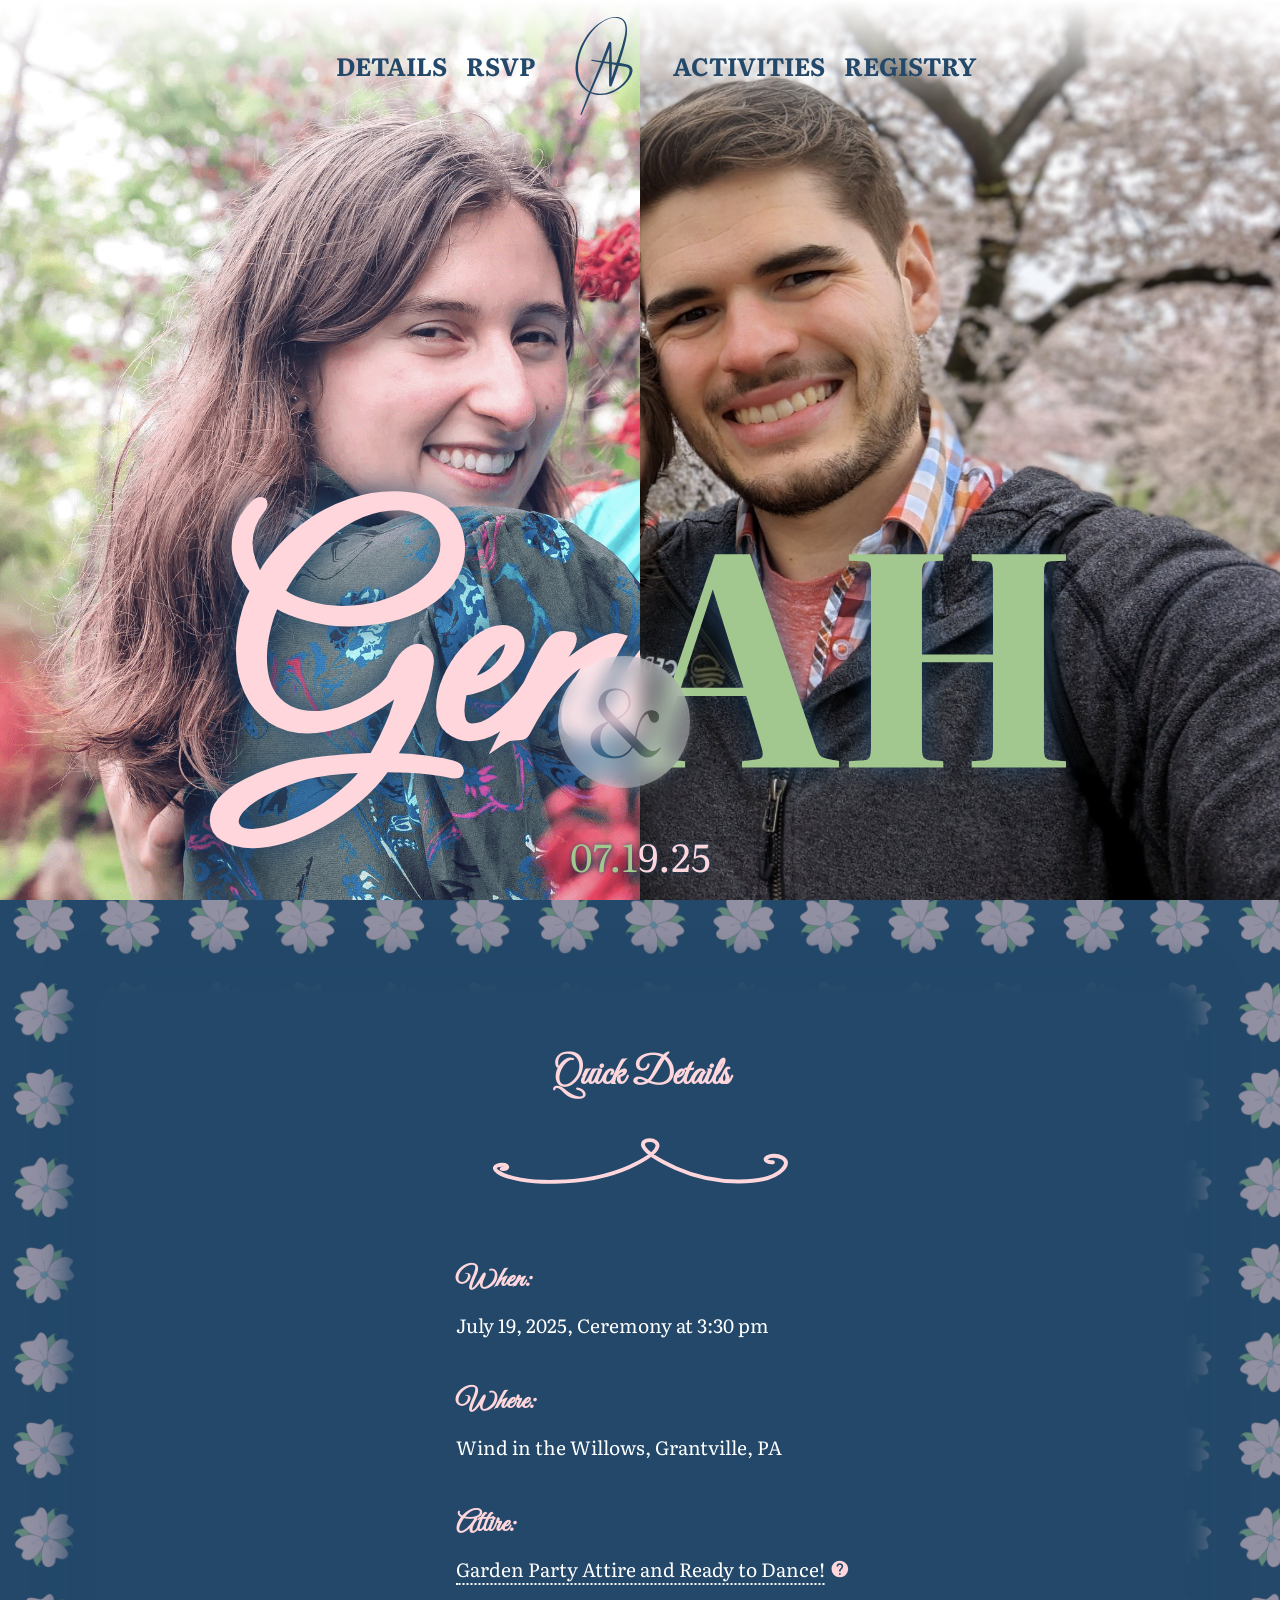
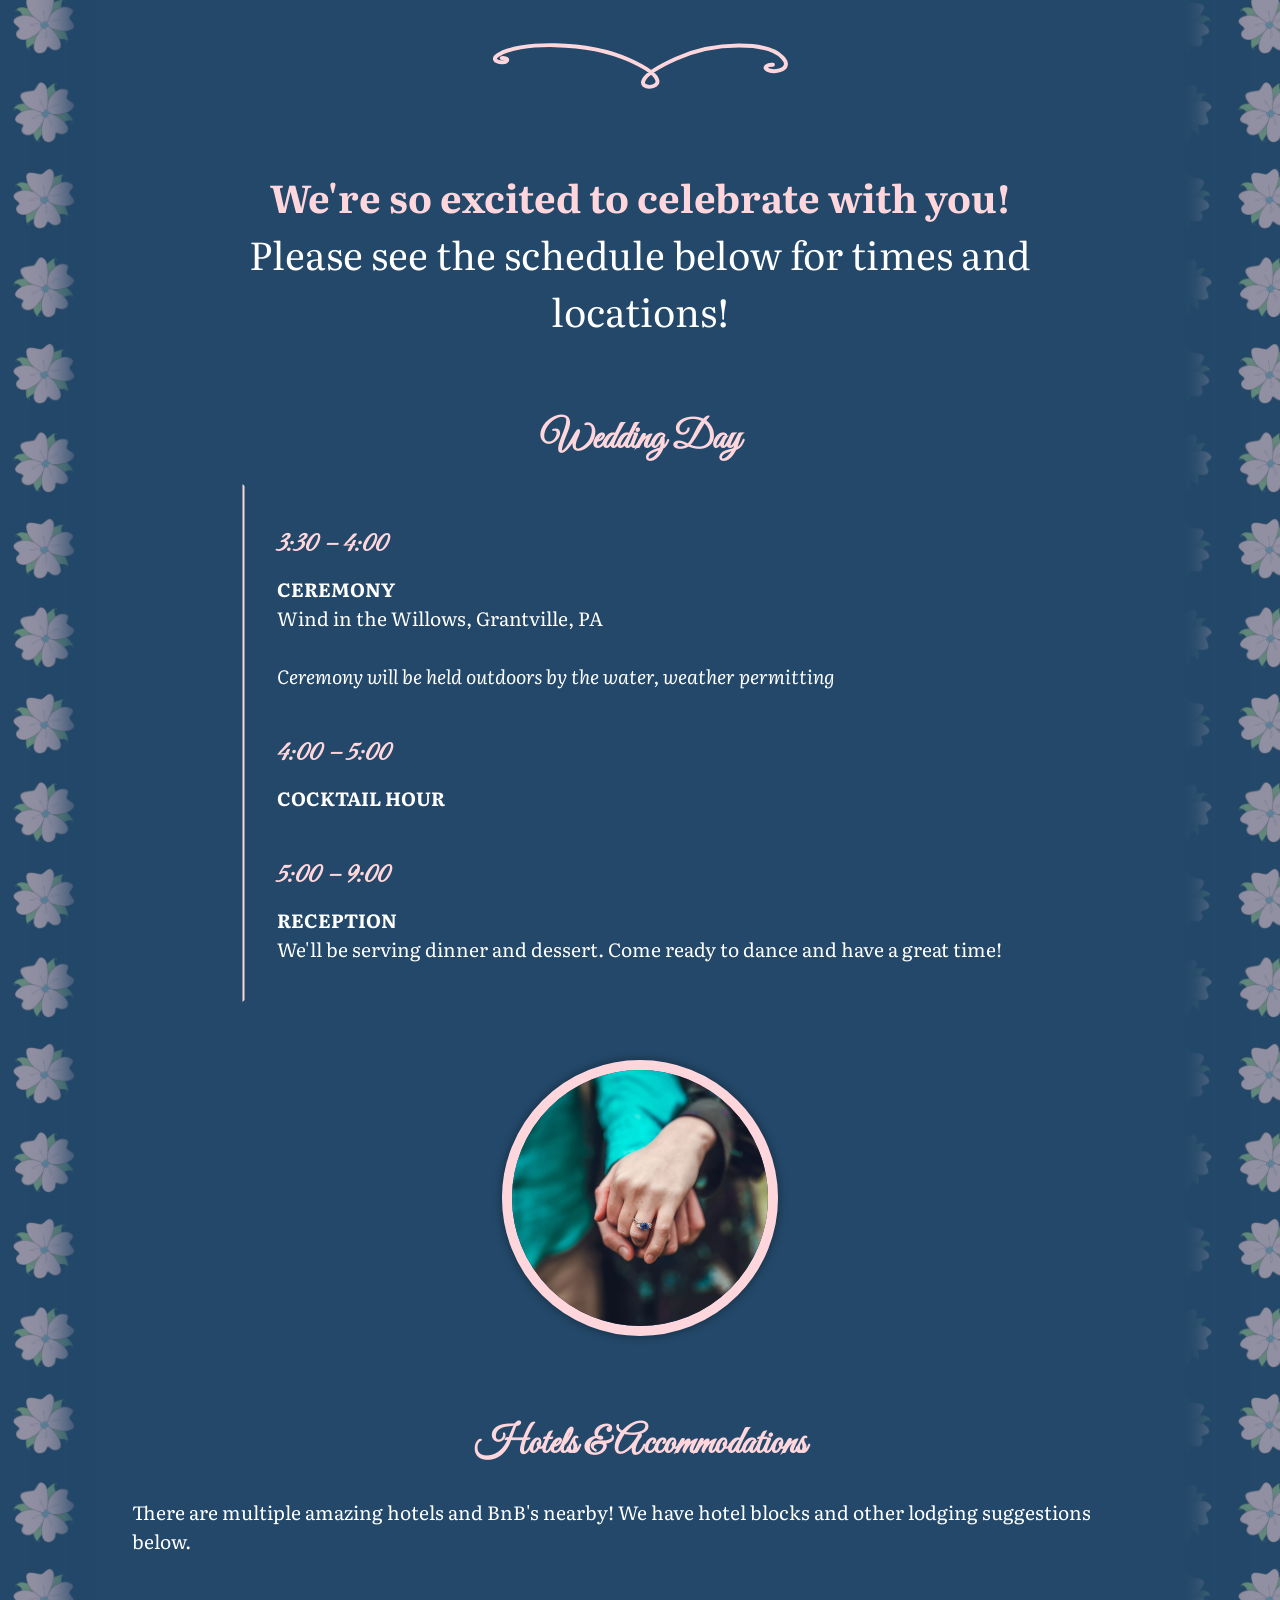
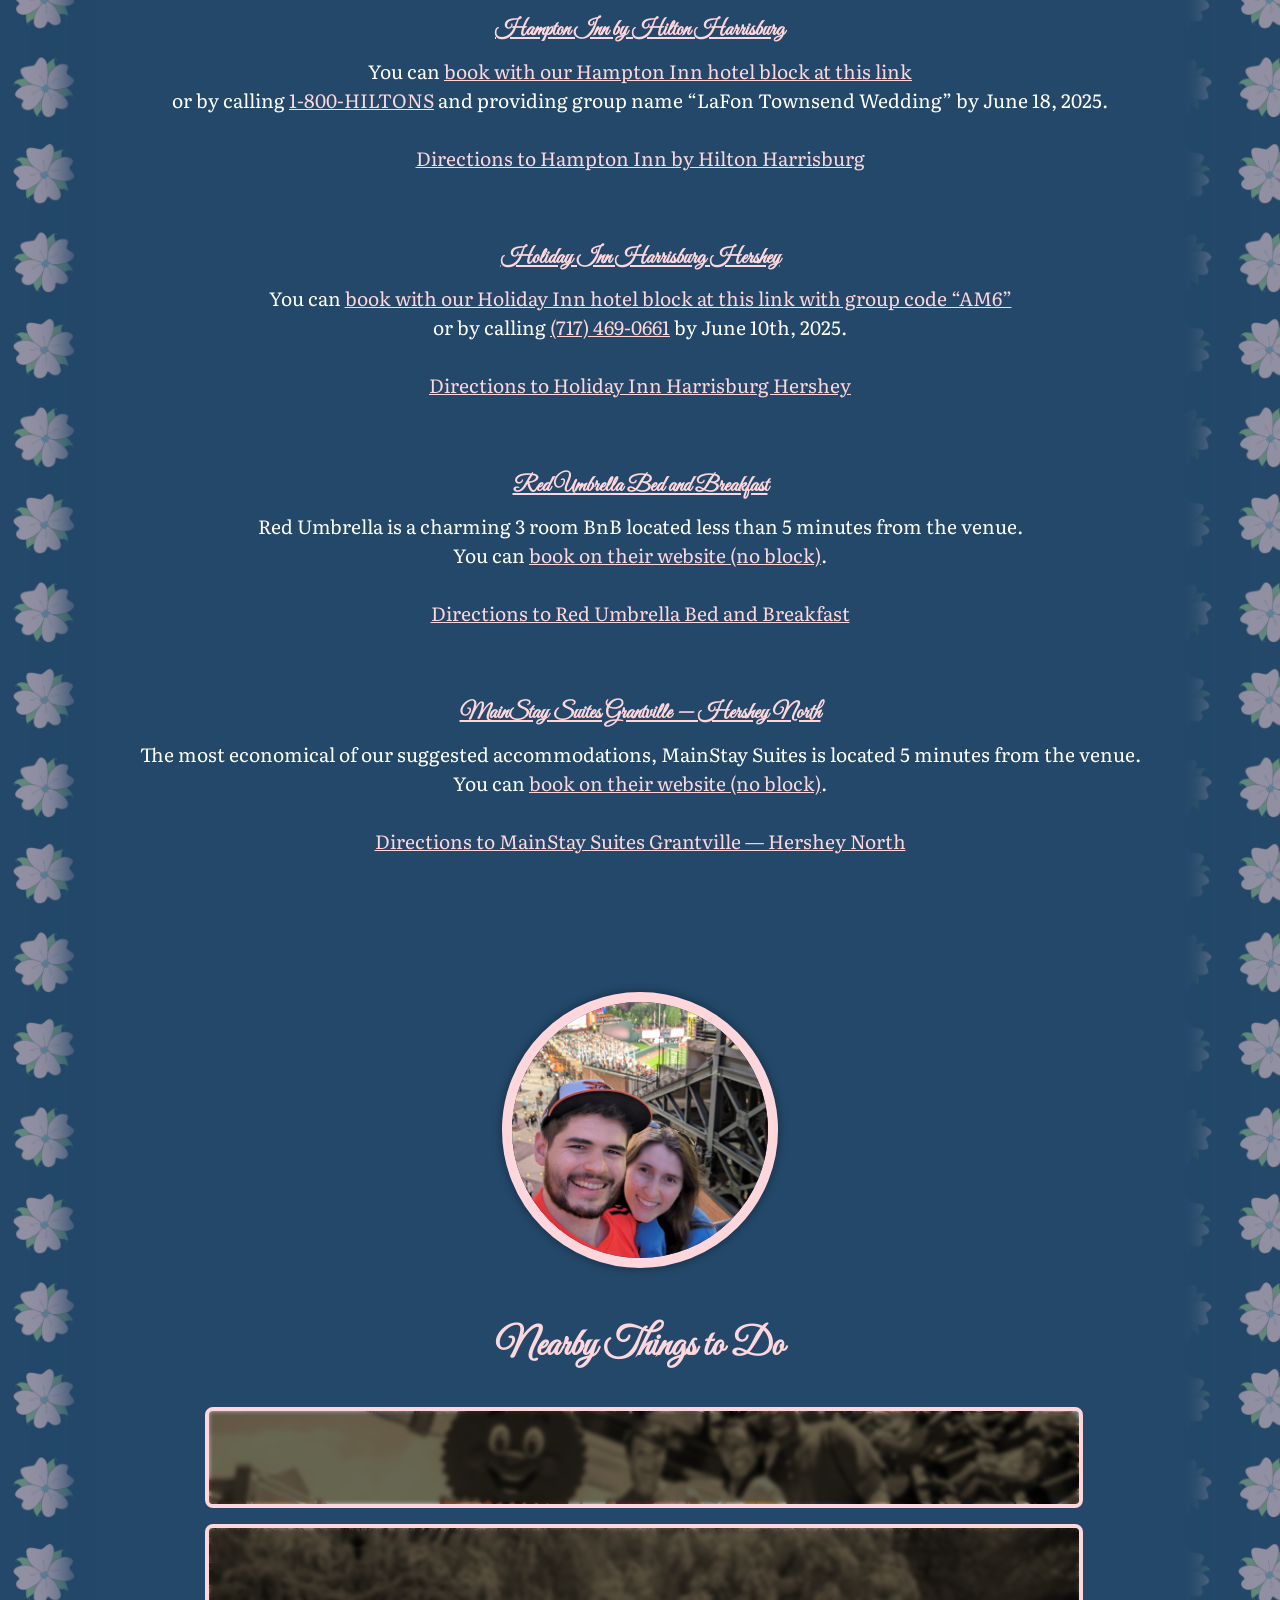
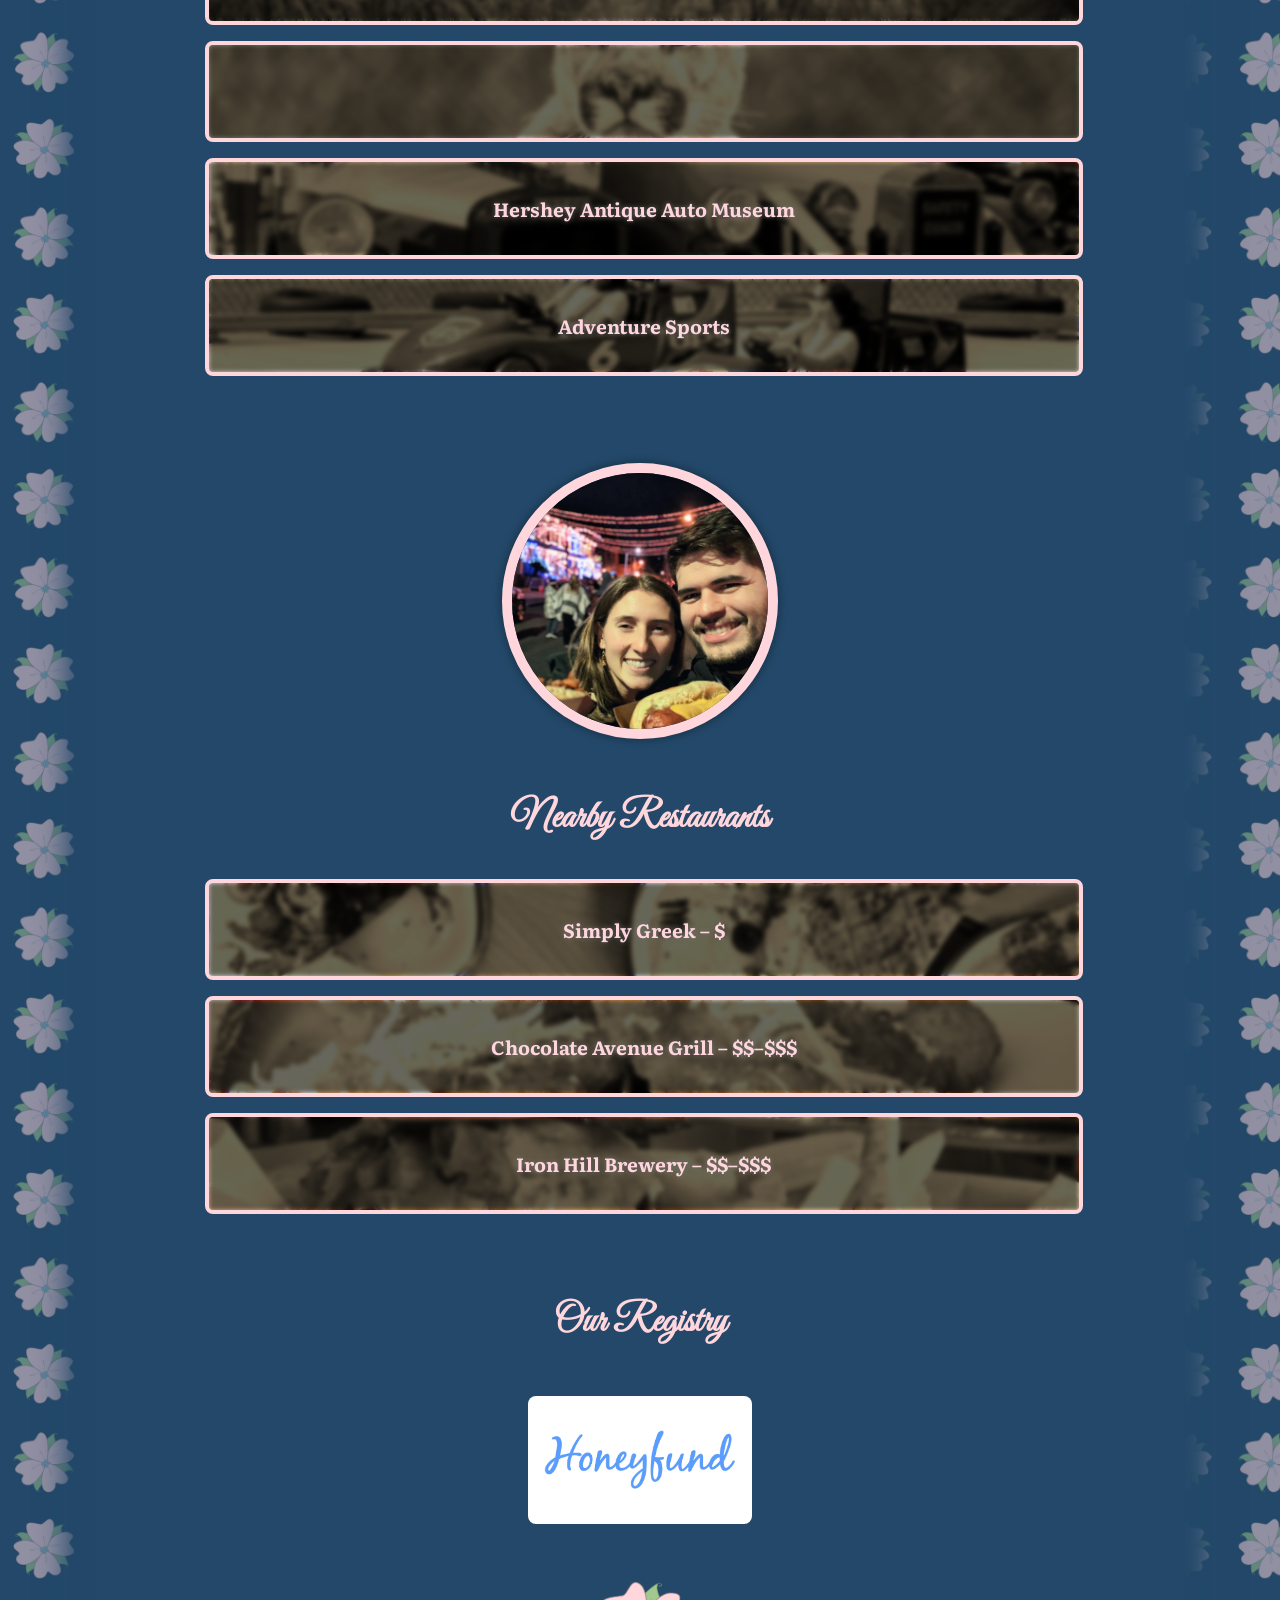
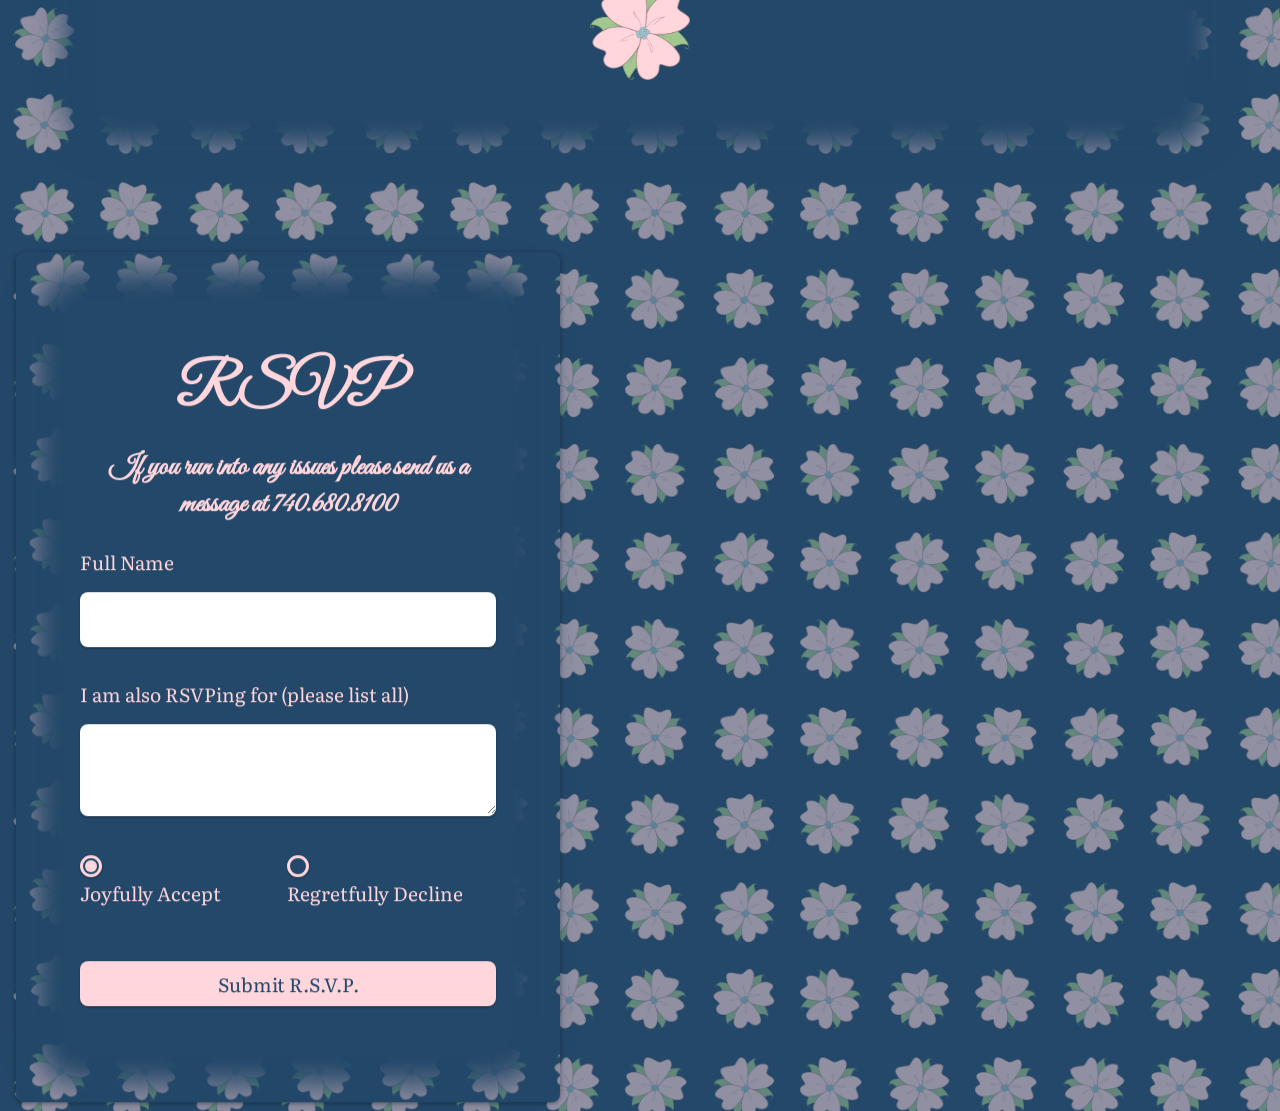
==== index.html @ e41965fc "Initial commit" ====
<!DOCTYPE html>
<html lang="en">
<head>
    <script async src="https://www.googletagmanager.com/gtag/js?id=G-HQVX2CJVEF"></script>
    <script>
        window.dataLayer = window.dataLayer || [];

        function gtag() {
            dataLayer.push(arguments);
        }

        gtag('js', new Date());

        gtag('config', 'G-HQVX2CJVEF');
    </script>

    <meta charset="UTF-8">
    <meta name="viewport" content="width=device-width, initial-scale=1"/>
    <title>Genevieve & Noah</title>

    <link rel="preconnect" href="https://fonts.googleapis.com">
    <link rel="preconnect" href="https://fonts.gstatic.com" crossorigin>
    <link href="https://fonts.googleapis.com/css2?family=Great+Vibes&family=Literata:ital,opsz,wght@0,7..72,200..900;1,7..72,200..900&display=swap&family=Cactus+Classical+Serif&family=Open+Sans:ital@0;1&display=swap"
          rel="stylesheet">
    <link href="main.css" rel="stylesheet">

    <script src="https://ajax.googleapis.com/ajax/libs/jquery/3.7.1/jquery.min.js"></script>
    <script src="main.js"></script>

    <link rel="icon" type="image/x-icon" href="/images/assets/g&nlogo.png">

</head>
<body>
<nav>
    <div id="navContainer">
        <a class="menuItem" href="#details">DETAILS</a>
        <a class="menuItem" href="#rsvp" id="rsvpMenu">RSVP</a>
        <a class="menuItem" id="logo">
            <div class="logo" alt="Genevieve & Noah">
                <svg
                        width="53.046001mm"
                        height="89.480003mm"
                        viewBox="0 0 53.046001 89.480003"
                        id="svg894"
                        xmlns="http://www.w3.org/2000/svg">
                    <defs id="defs891"/>
                    <g id="layer1">
                        <path
                                style="color:#000000;display:inline;fill-opacity:1;stroke-width:2.59557;stroke-linecap:round;stroke-linejoin:round;-inkscape-stroke:none"
                                d="M 31.535905,1.7483674 C 14.940495,7.4868674 5.3330852,23.712391 1.9698223,38.981481 -1.3231922,52.912001 4.116907,63.620561 13.042851,68.330291 l -7.3258605,18.93948 c -0.3009588,0.77827 -0.2643726,0.99745 0.085861,1.137503 0.4682008,0.18729 0.6027486,0.0332 0.9050733,-0.682403 l 7.8666742,-18.62165 c 18.043275,6.93149 35.683711,-9.51639 37.398161,-19.40229 0.854366,-6.42768 -5.932976,-6.64518 -11.652802,-7.57944 1.949561,-5.96864 3.987828,-12.90375 5.028599,-17.22428 C 47.15549,17.555156 49.536696,4.6333434 41.576527,1.6985364 39.687158,1.0423204 35.921115,0.50551838 31.535905,1.7483674 Z M 43.330038,24.495521 c -1.639154,5.98814 -3.916916,12.334 -5.582471,17.41389 l -4.266443,-0.4757 -0.397455,-16.89398 c -0.01819,-1.73133 -1.760681,-2.09725 -2.422232,-0.49719 l -6.132082,16.3314 c 0,0 -8.749842,-1.14202 -8.888835,-1.16013 -0.139122,-0.0182 -0.517711,-0.0551 -0.551741,0.31489 -0.03193,0.34609 0.154956,0.44174 0.413164,0.498 2.745358,0.59839 5.748949,1.08763 8.584507,1.61054 l -10.647049,25.63916 c -26.541303,-18.2495 4.862977,-71.6540574 26.622637,-65.0646176 9.544439,2.890326 4.464632,17.9121696 3.268,22.2837376 z m -11.865749,4.22509 -0.370982,12.47045 -4.389525,-0.5539 z m -5.236606,13.29259 4.888205,0.78984 -0.02779,18.96424 c 0.02336,1.76977 1.901906,1.9245 2.50413,0.26016 0,0 3.054378,-8.3824 6.104178,-17.53446 l 5.925998,0.86128 c 2.174372,0.41147 3.980142,1.30032 3.757291,3.89593 -0.968876,11.28414 -19.028534,24.92357 -34.382112,18.77771 z m 7.335931,1.25068 3.572559,0.68814 c -1.335342,3.99752 -2.767206,8.3566 -3.798499,11.30642 z"
                                id="path857"/>
                    </g>
                </svg>
            </div>
        </a>
        <a class="menuItem" href="#activities">ACTIVITIES</a>
        <a class="menuItem" href="#registry" id="registryMenu">REGISTRY</a>
    </div>
</nav>

<div id="heroContainer">
    <div id="leftHeroContainer">
        <div id="leftHero">
            <div id="genevieveTitle">Genevieve</div>
        </div>
        <div class="heroDate">07.19.25</div>
    </div>
    <div id="rightHeroContainer">
        <div id="rightHero">
            <div id="noahTitle">NOAH</div>
            <div class="heroDate">07.19.25</div>
        </div>
    </div>
    <div id="andDragger">&amp;</div>
</div>

<div id="content">
    <div id="details">
        <div id="detailsImageBackground"></div>
        <div id="detailsContent">
            <h1 class="centerHeader">Quick Details</h1><br>
            <div class="textContainer" id="quickDetails">
                <div class="topSep"></div>
                <h2>When:</h2>
                <p><a href="files/GenevieveAndNoahsWedding.ics" class="hiddenLink">July 19, 2025, Ceremony at 3:30
                    pm</a></p><br>
                <h2>Where:</h2>
                <p><a href="https://maps.app.goo.gl/nA87rB3P1YiZT9948" class="hiddenLink">Wind in the Willows,
                    Grantville, PA</a></p><br>
                <h2>Attire:</h2>
                <p class="tooltip">
                    Garden Party Attire and Ready to Dance!
                    <span class="tooltiptext">
                        e.g. Sundress, Casual Cocktail Dress, Skirt and Dressy Top/Button-Down Blouse, Khakis, Slacks, Button-Down Dress Shirt, Blazer, Suit, Sports Jacket<br/><br/>Comfortable shoes are strongly encouraged!<br/>
                        <br/>
                        <br/>
                        <a href="https://greenweddingshoes.com/garden-party-attire-dress-code/" target="_blank">More Details</a>
                    </span>
                </p><br>
                <div class="bottomSep"></div>
            </div>
            <br>
            <br>
            <p class="details"><b class="pinkText">We're so excited to celebrate with you!</b><br>Please see the
                schedule below for times and locations!</p>
            <br>
            <br>
            <h1 class="centerHeader">Wedding Day</h1><br>

            <div class="textContainer" id="weddingDay">
                <h2>3:30 – 4:00</h2>
                <p><b>CEREMONY</b><br>Wind in the Willows, Grantville, PA<br><br><i>Ceremony will be held outdoors by
                    the water, weather permitting</i></p><br>
                <h2>4:00 – 5:00</h2>
                <p><b>COCKTAIL HOUR</b></p><br>
                <h2>5:00 – 9:00</h2>
                <p><b>RECEPTION</b><br>We'll be serving dinner and dessert. Come ready to dance and have a great time!
                </p><br>
            </div>

            <br/>
            <br/>
            <br/>

            <div class="centerRoundImage"><img src="images/assets/images/engagement_ring.webp"></div>

            <br/>
            <br/>

            <h1 class="centerHeader">Hotels &amp; Accommodations</h1>

            <p class="textContainer">
                There are multiple amazing hotels and BnB's nearby! We have hotel blocks and other lodging suggestions
                below.
            </p>

            <br/>
            <br/>
            <h3 class="centerHeader"><a
                    href="https://www.hilton.com/en/hotels/harghhx-hampton-harrisburg-grantville-hershey/">Hampton Inn
                by Hilton Harrisburg</a></h3>
            <p class="centerHeader">You can <a href="https://group.hamptoninn.com/db67s8">book with our Hampton Inn
                hotel block at this link</a><br/>or by calling <a href="tel:1-800-445-8667">1-800-HILTONS</a> and
                providing group name &ldquo;LaFon Townsend Wedding&rdquo; by June 18, 2025.
                <br/>
                <br/>
                <a href="https://maps.app.goo.gl/rEQKopaZu4JgqWvK9">Directions to Hampton Inn by Hilton Harrisburg</a>
            </p>

            <br/>
            <br/>
            <h3 class="centerHeader"><a
                    href="https://www.ihg.com/holidayinn/hotels/us/en/grantville/grvpa/hoteldetail#">Holiday Inn
                Harrisburg Hershey</a></h3>
            <p class="centerHeader">You can <a href="https://www.stayholiday.com">book with our Holiday Inn
                hotel block at this link with group code &ldquo;AM6&rdquo;</a><br/>or by calling <a
                    href="tel:717-469-0661">(717) 469-0661</a> by June 10th, 2025.
                <br/>
                <br/>
                <a href="https://maps.app.goo.gl/k5FUFN5WA8cW9EEs6">Directions to Holiday Inn Harrisburg Hershey</a>
            </p>

            <br/>
            <br/>
            <h3 class="centerHeader"><a href="http://www.redumbrellabandb.com/rooms.html">Red Umbrella Bed and
                Breakfast</a></h3>
            <p class="centerHeader">Red Umbrella is a charming 3 room BnB located less than 5 minutes from the
                venue.<br/>You can <a href="http://www.redumbrellabandb.com/rooms.html">book on their website (no
                    block)</a>.
                <br/>
                <br/>
                <a href="https://www.google.com/travel/search?ts=CAESCAoCCAMKAggDGhwSGhIUCgcI6A8QDBgEEgcI6A8QDBgFGAEyAhAAKgcKBToDVVNE&qs=[base64]&utm_campaign=sharing&utm_medium=link_btn&utm_source=htls">Directions
                    to Red Umbrella Bed and Breakfast</a>
            </p>

            <br/>
            <br/>
            <h3 class="centerHeader"><a
                    href="https://www.choicehotels.com/pennsylvania/grantville/mainstay-hotels/pa547?mc=llgoxxpx">MainStay
                Suites Grantville &mdash; Hershey North</a></h3>
            <p class="centerHeader">The most economical of our suggested accommodations, MainStay Suites is located 5
                minutes
                from the venue.<br/>You can <a
                        href="https://www.choicehotels.com/pennsylvania/grantville/mainstay-hotels/pa547?mc=llgoxxpx">book
                    on their website (no block)</a>.
                <br/>
                <br/>
                <a href="https://maps.app.goo.gl/TYpHkB8jwRnwUgnx8">Directions to MainStay Suites Grantville &mdash;
                    Hershey North</a>
            </p>

            <br/>
            <br/>

            <br/>
            <br/>
            <br/>

            <div class="centerRoundImage"><img src="images/assets/images/baseball.jpg"></div>

            <br/>

            <h1 class="centerHeader" id="activities">Nearby Things to Do</h1>
            <br/>

            <div class="accordion">
                <div class="accordion-item" style="background-image: url('/images/assets/thingstodo/hershey-park.jpg')">
                    <p class="accordion-header">Hershey Park</p>
                    <div class="accordion-content">
                        Hershey Park is an awesome amusement park just an 18-minute ride from our venue! We actually
                        visited when we
                        were scoping out our venue and one time, because it was so hot, we spent the whole
                        time in the Chocolate Factory and did the 4D chocolate tour experience (which was
                        definitely more geared towards kids but hey, fun confetti and scent cues are fun for all
                        ages) and the free chocolate factory history ride. In looking into it, I also found out that
                        they have a spa called Meltspa where they have a signature dark chocolate body wrap
                        if you’re looking for a novel experience!
                    </div>
                </div>
                <div class="accordion-item"
                     style="background-image: url('/images/assets/thingstodo/hershey-gardens.jpg')">
                    <p class="accordion-header">Hershey Gardens</p>
                    <div class="accordion-content">
                        Designed to offer beauty in every season, Hershey Gardens’ 23 acres feature a
                        breathtaking assortment of flowers and shrubs, and a stately collection of signature
                        trees.
                    </div>
                </div>
                <div class="accordion-item" style="background-image: url('/images/assets/thingstodo/zooamerica.jpg')">
                    <p class="accordion-header">ZooAmerica</p>
                    <div class="accordion-content">
                        Lions and chuckwallas and bears, oh my! This zoo has behind-the-scenes tour options,
                        one of which is after-hours where you get to feed the bears and otters!
                    </div>
                </div>
                <div class="accordion-item" style="background-image: url('/images/assets/thingstodo/car-museum.jpg')">
                    <p class="accordion-header">Hershey Antique Auto Museum</p>
                    <div class="accordion-content">
                        This museum ranks among the top automotive museums in the world and has
                        been recognized by the Smithsonian as an Affiliate Museum. Visitors can stroll through
                        eight decades of automotive innovation while traveling from New York to San Francisco.
                    </div>
                </div>
                <div class="accordion-item"
                     style="background-image: url('/images/assets/thingstodo/adventure-sports.jpg')">
                    <p class="accordion-header">Adventure Sports</p>
                    <div class="accordion-content">
                        With activities like bumper boats, go karts, an arcade, and multiple mini escape rooms
                        just to name a few, there is no shortage of fun to be had at Adventure Sports!
                    </div>
                </div>
            </div>

            <br/>
            <br/>
            <br/>

            <div class="centerRoundImage"><img src="images/assets/images/hot-dogs.jpg"></div>

            <br/>

            <h1 class="centerHeader">Nearby Restaurants</h1>
            <br/>

            <div class="accordion">
                <div class="accordion-item" style="background-image: url('/images/assets/thingstodo/simply-greek.jpg')">
                    <p class="accordion-header">Simply Greek &ndash; $</p>
                    <div class="accordion-content">
                        A quaint greek restaurant with outdoor seating. Genevieve liked their build
                        your own bowl with sweet potato falafel, a mix of greens and the rice/quinoa as the
                        base, and roasted veggies on top and Noah enjoined the sweet potato falafel and lamb souvlaki!
                    </div>
                </div>

                <div class="accordion-item"
                     style="background-image: url('/images/assets/thingstodo/the-choc-ave-grill.jpg')">
                    <p class="accordion-header">Chocolate Avenue Grill &ndash; $$&ndash;$$$</p>
                    <div class="accordion-content">
                        The Chocolate Avenue grill is located in the heart of downtown Hershey, and
                        they pride themselves on their diverse menu options, friendly small-town service and
                        willingness to cater to your culinary desires (is it plagiarizing if I make it third person
                        haha) in a fresh, mid-century metropolitan style atmosphere. Also &mdash; they have outside
                        seating as an option and allow “quiet and well-behaved dogs” on their patio!
                    </div>
                </div>

                <div class="accordion-item" style="background-image: url('/images/assets/thingstodo/iron-hill.jpg')">
                    <p class="accordion-header">Iron Hill Brewery &ndash; $$&ndash;$$$</p>
                    <div class="accordion-content">
                        This spot was actually recommended to us by the venue as "THE spot" to host a
                        rehearsal dinner! As the most award-winning brewery east of the Mississippi, this
                        brewery is definitely worth a visit. Their menu hosts the expected players like burgers,
                        pizza, and sandwiches but also has flair with vodka rigatoni and moroccan salmon.
                    </div>
                </div>
            </div>

            <br/>
            <br/>

            <h1 class="centerHeader" id="registry">Our Registry</h1>
            <br/>
            <br/>
            <div>
                <a href="https://www.honeyfund.com/site/townsend-lafon-07-19-2025" target="_blank" class="registryButton">
                    <img src="images/assets/Honeyfund_Logo.jpg" alt="Honeyfund"/>
                </a>
            </div>
            <br/>
            <br/>

            <img src="images/assets/WeddingFlower.png" class="centeredFlower"/>

        </div>
    </div>
    <div id="rsvp">
        <!--        https://formsubmit.co/live-demo-->
        <div id="rsvpForm">
            <div id="detailsImageBackground"></div>
            <form target="_blank" action="https://formsubmit.co/genevieveandnoahtownsend@gmail.com" method="POST">
                <h1>RSVP</h1>
                <h2>If you run into any issues please send us a message at 740.680.8100</h2>
                <label for="fullname">Full Name</label>
                <input type="text" id="fullname" name="fullname" required/>
                <br>

                <label for="fullRsvp">I am also RSVPing for (please list all)</label>
                <textarea id="fullRsvp" name="additionalNames"></textarea>

                <div class="radioGroup">
                    <span><input type="radio" id="accept" name="rsvp" value="accepted" checked="checked" required><label
                            for="accept">Joyfully Accept</label></span><span class="radioSpace"></span>
                    <span><input type="radio" id="decline" name="rsvp" value="declined"><label for="decline">Regretfully Decline</label></span>
                </div>

                <br/>
                <input type="submit" value="Submit R.S.V.P.">
            </form>
        </div>
    </div>
</div>
</body>
</html>
---- main.css ----
:root {
    --dark-blue: #234869;
    --dark-blue-transparent: rgba(23, 48, 69, 0.7);
    --dark-blue-filter: invert(24%) sepia(14%) saturate(2248%) hue-rotate(167deg) brightness(96%) contrast(90%);
    --light-blue: #98c8d6;
    --pink: #ffd6dc;
    --pink-filter: invert(77%) sepia(7%) saturate(1166%) hue-rotate(306deg) brightness(115%) contrast(101%);
    --light-green: #a2c78f;
    --dark-green: #87ae73;

    --details-text-color: white;

    --logo-size: 100px;
    --padding: 16px;

    --input-radius: 8px;

    --serif-font: "Literata", "Garamond", Times, serif;
    --handwriting-font: "Great Vibes", "Brush Script MT", fantasy;
}

html {
    scroll-behavior: smooth;
    scroll-padding-top: calc(var(--logo-size) - var(--padding));
}

body {
    padding: 0;
    font-family: var(--serif-font);
    color: var(--pink);
    overflow-x: hidden;

    background: var(--dark-blue);

    font-size: 1.2em;
}

::-webkit-scrollbar {
    width: 5px;
}

/* Track */
::-webkit-scrollbar-track {
    background: var(--dark-blue);
    border-radius: var(--input-radius);

}

/* Handle */
::-webkit-scrollbar-thumb {
    background: var(--pink);
    border-radius: var(--input-radius);
}

/* Handle on hover */
::-webkit-scrollbar-thumb:hover {
    background: var(--light-green);
}

h1, h2, h3, h4, h5, h6 {
    font-family: var(--handwriting-font);
}

.centerHeader {
    text-align: center;
    width: 100%;
}

h1 {
    font-size: 2em;
    color: var(--dark-blue);
}

#heroContainer {
    position: absolute;
    left: 0;
    top: 0;
    overflow-x: hidden;
    height: 100vh;
    width: 100vw;
    padding: 0;
    margin: 0;
    box-shadow: 0 0 12px rgba(0, 0, 0, 0.8);
    background: var(--dark-blue);
    background-size: cover;
}

#rightHero {
    background: url("images/assets/images/cherryblossoms.jpg") no-repeat fixed;
    background-position-x: right;
    background-position-y: top;
    right: 0;
    top: 0;
}

#leftHero {
    background: url("images/assets/images/engagement2.png") no-repeat fixed;
    background-position-x: center;
    background-position-y: -25vh;

    left: 0;
    top: 0;
}

#leftHero, #rightHero {
    position: absolute;
    width: 100vw;
    height: 100vh;

    padding: 0;
    margin: 0;

    background-size: cover;

}

#genevieveTitle, #noahTitle {
    position: absolute;
    bottom: 5vh;
    width: 100%;
    text-align: center;
    font-size: 15em;
    font-weight: bold;
}

#genevieveTitle {
    font-family: var(--handwriting-font);
    color: var(--pink);
    text-shadow: 0 0 30px var(--dark-blue);
}

#noahTitle {
    font-family: var(--serif-font);
    color: var(--light-green);
    -webkit-text-stroke-width: 3px;
    text-shadow: 0 0 30px var(--dark-blue);
}

#leftHeroContainer {
    position: absolute;
    left: 0;
    top: 0;
    width: 50vw;
    height: 100%;
    overflow: hidden;
}

#rightHeroContainer {
    position: absolute;
    right: 0;
    top: 0;
    width: 50vw;
    height: 100%;
    overflow: hidden;
}

.heroDate {
    position: absolute;
    bottom: var(--padding);
    left: 50vw;
    transform: translateX(-50%);
    font-size: 2em;
    text-shadow: 0 0 5px var(--dark-blue);
}

#leftHeroContainer .heroDate {
    color: var(--light-green);
}

#rightHeroContainer .heroDate {
    color: var(--pink);
}

#andDragger {
    position: absolute;
    bottom: calc(5vh + (var(--logo-size) / 1.5));
    left: 50vw;

    transform: translateX(calc(-50% - var(--padding)));

    padding: var(--padding);
    height: var(--logo-size);
    width: var(--logo-size);
    background: rgba(255, 255, 255, 0.4);
    border-radius: 100%;
    backdrop-filter: blur(10px);
    font-family: var(--serif-font);
    font-size: 5em;
    text-align: center;
    mix-blend-mode: screen;
    color: black;
    line-height: calc(100% - 8px);

    box-shadow: 0 0 12px rgba(200, 200, 200, .3);
}

nav {
    position: fixed;
    top: 0;
    left: 0;
    width: calc(100vw - 2 * var(--padding));
    z-index: 100;

    padding: var(--padding);
    padding-bottom: calc(var(--padding) * 3);
    background: linear-gradient(white, rgba(255, 255, 255, 0.2), transparent);

    font-weight: bolder;

    font-size: 1.3em;
}

#navContainer {
    position: relative;
    left: 50vw;
    transform: translateX(-50%);
    width: 50vw;

    display: flex;
    flex-direction: row;
    justify-content: space-between;

    align-content: center;
    vertical-align: center;
}

nav .menuItem {
    position: relative;
    color: var(--dark-blue);
    display: inline;
    line-height: var(--logo-size);
    cursor: pointer;
    text-decoration: none;
}

nav svg {
    height: var(--logo-size);
    width: var(--logo-size);
    fill: var(--dark-blue);
}


nav .menuItem:hover {
    text-decoration: underline var(--pink) !important;
    color: var(--light-blue);
}

nav svg:hover {
    filter: drop-shadow(1px 1px 4px var(--pink));
}

iframe {
    position: relative;
    width: 100vw;
    height: calc(100vh - var(--logo-size));
    left: 0;
    overflow: scroll;
    border: none;
}

#content {
    position: absolute;
    top: 100vh;
    left: 0;
    width: 100vw;
    overflow-x: hidden;
}

input, textarea {
    border-radius: var(--input-radius);
    border: 0 solid transparent;
    border-bottom-width: 2px;
    box-shadow: 0 1px 2px rgba(0, 0, 0, 0.4);

    background: white;

    width: calc(100% - var(--padding));

    font-family: var(--serif-font);
    font-size: 1.3em;
    color: var(--dark-blue);

    padding: calc(var(--padding) / 2);
    margin-top: var(--padding);
    margin-bottom: calc(var(--padding) * 2);
}

input:hover, textarea:hover {
    box-shadow: 0 1px 4px rgba(0, 0, 0, 0.4);
}


input:focus, textarea:focus {
    box-shadow: 0 1px 4px rgba(0, 0, 0, 0.4);
    outline: none;
    border-color: var(--pink);
}

label {
    display: block;
}

#rsvp {
    position: relative;
    left: 0;
    width: 100vw;
    height: 100vh;
    background: url("images/assets/images/oceancity.jpg") fixed;
    background-size: cover;
}

#rsvpForm {
    position: relative;
    top: 50vh;
    transform: translateY(-50%);
    display: inline-block;
    margin: var(--padding);
    padding: var(--padding);
    background: var(--dark-blue);
    backdrop-filter: blur(100px);
    color: var(--pink);
    border-radius: var(--input-radius);
    box-shadow: 0 1px 5px rgba(0, 0, 0, 0.4);
    width: 40vw;
}

#rsvpForm h1, #rsvpForm h2 {
    width: 100%;
    text-align: center;
}

#rsvpForm h1 {
    font-size: 3em;
    color: var(--pink);
}

#rsvpForm h2 {
    margin-top: calc(var(--padding) * -1);
}

form {
    background-color: var(--dark-blue);
    border-radius: 20px;

    transform: translateX(0);

    margin: calc(var(--padding) * 2);
    padding: var(--padding);

    box-shadow: 0 0 30px 30px var(--dark-blue); /* Fuzzy edges */
}

input[type="submit"] {
    background: var(--pink);
    color: var(--dark-blue);
    width: 100%;
    font-size: 1em;
    padding: calc(var(--padding) / 2);
    border: none;
    border-radius: var(--input-radius);
    cursor: pointer;
    box-shadow: 0 1px 2px rgba(0, 0, 0, 0.4);
}

input[type="radio"] {
    position: relative;

    width: 20px;
    height: 20px;

    display: inline;
    appearance: none;
    -webkit-appearance: none;
    -moz-appearance: none;

    background: var(--dark-blue);
    border: 3px solid var(--pink);
    border-radius: 50%;

    margin: 0 calc(var(--padding) * 0.75) 0 0;

    outline: none;
    cursor: pointer;
}

input[type="radio"]:checked::before {
    content: '';
    width: 12px;
    height: 12px;
    border-radius: 50%;
    background: var(--pink);
    position: absolute;
    top: 50%;
    left: 50%;
    transform: translate(-50%, -50%);
}

.radioGroup label {
    position: relative;
    top: -9px;
    display: inline-block;
    vertical-align: middle;
    cursor: pointer;
}

.radioSpace {
    position: relative;
    display: inline-block;
    content: '';
    width: calc(var(--padding) * 2);
    height: 1px;
}

.radioGroup {
    display: flex;
    position: relative;
    width: 100%;
    flex-direction: row;
    justify-content: center;
}

#details {
    color: var(--pink);
    padding: var(--padding);
    margin: 0;
    scroll-margin-top: 100px;
    background-color: var(--dark-blue);
    overflow-y: visible;
}


#detailsImageBackground {
    position: absolute;
    top: 0;
    left: 0;

    height: 100%;
    width: 100%;

    opacity: 0.5;

    background: url("images/assets/WeddingFlowerBackgroundPattern.png");
    background-size: 175px;
    background-position: left center;

    z-index: 0;
}

#detailsContent {
    position: relative;
    left: 50%;
    width: 85vw;
    background-color: var(--dark-blue);
    border-radius: 20px;
    transform: translateX(-50%);

    margin-top: 6vw;
    margin-bottom: 6vw;
    padding-top: calc(var(--padding) * 2);
    padding-bottom: calc(var(--padding) * 2);

    box-shadow: 0 0 30px 30px var(--dark-blue); /* Fuzzy edges */
}

#details h1, #details h2, #details h3, #details h4, #details h5, #details h6, #details p {
    margin-bottom: calc(var(--padding) * -0.5);
    color: var(--pink);
}

#details p {
    color: var(--details-text-color);
}

#details a {
    color: var(--pink);
}

#details a:hover {
    color: var(--light-blue);
}

.textContainer {
    --side-padding: calc(var(--padding) * 2.25);
    position: relative;
    display: inline-block;
    padding: var(--padding);
    padding-left: var(--side-padding);
    padding-right: var(--side-padding);
    --border: 2px solid var(--dark-blue);
    border-top: var(--border);
    border-bottom: var(--border);
    left: 50%;
    transform: translateX(-50%);
    z-index: 10;
}

#details .details {
    position: relative;
    left: 50%;
    transform: translateX(-50%);
    width: 80vw;
    max-width: 900px;
    text-align: center;
    font-size: 2em;
    z-index: 1;
}

.tooltip {
    position: relative;
    display: inline-block;
    border-bottom: 2px dotted var(--details-text-color);
    cursor: help;
    color: var(--details-text-color) !important;
}

.tooltip:after {
    height: 20px;
    width: 20px;
    background: url("/images/assets/help-circle.svg") no-repeat;
    content: " ";
    top: 5px;
    right: 0;
    transform: translateX(calc(100% + calc(var(--padding) / 3)));
    position: absolute;
    display: inline-block;
    filter: var(--pink-filter);
}

.tooltiptext {
    visibility: hidden;
    width: 15vw;
    background-color: var(--pink);
    color: var(--dark-blue);
    text-align: center;
    border-radius: 6px;
    padding: var(--padding);
    margin-left: calc(var(--padding) / 2 - 1px);

    box-shadow: 0 1px 10px rgba(0, 0, 0, 0.4);

    /* Position the tooltip */
    position: absolute;
    z-index: 1000;
}

.tooltiptext a {
    color: var(--dark-blue) !important;
}

.tooltiptext a:hover {
    color: var(--light-blue) !important;
}

.tooltip:hover .tooltiptext {
    visibility: visible;
}


.quickDetails {
    z-index: 10;
}

#weddingDay {
    border-left: 2px solid var(--pink); /* Adjust the color and width as needed */
    padding-left: calc(var(--padding) * 2); /* Optional: Add padding to separate the content from the border */
}

.topSep {
    position: relative;
    top: 0;
    left: 50%;
    width: 80%;
    height: 100px;

    background-image: url("images/assets/sepTop.svg");
    background-repeat: no-repeat;
    background-size: contain;

    transform: translateX(-50%);

    z-index: 100;
}

.bottomSep {
    position: relative;
    top: 60px;
    left: 50%;
    width: 80%;
    height: 100px;

    background-image: url("images/assets/sepBottom.svg");
    background-repeat: no-repeat;
    background-size: contain;

    transform: translateX(-50%);

    z-index: 100;
}


.roundImage, .centerRoundImage {
    position: relative;
    height: 20vw;
    width: 20vw;

    border: 10px solid var(--pink);
    border-radius: 100%;

    box-shadow: 0 0 10px rgba(0, 0, 0, 0.4);

    overflow: hidden;
}

.centerRoundImage {
    left: 50%;
    transform: translateX(-50%);
}

.roundImage img, .centerRoundImage img {
    position: relative;
    top: 50%;
    left: 50%;
    height: 100%;
    object-fit: cover;

    transform: translate(-50%, -50%);
}

.pinkText {
    color: var(--pink);
}

.hiddenLink {
    color: var(--details-text-color) !important;
    text-decoration: none;
}


.registryButton {
    position: relative;
    display: flex;

    left: 50%;
    transform: translateX(-50%);

    background: white;
    border-radius: var(--input-radius);
    overflow: hidden;
    width: 15vw !important;
    height: 7.5vw !important;
    padding: var(--padding);
    z-index: 100;

    box-shadow: var(--shadow);
}

.registryButton img {
    position: absolute;
    top: 50%;
    left: 50%;
    width: 85%;
    transform: translate(-50%, -50%);
}

#baseball {
    background-image: url("images/assets/images/baseball.jpg");
}

.centeredFlower {
    position: relative;
    width: 100px;
    left: 50%;
    transform: translate(-50%, 0);
}

.accordion {
    width: 80%;
    margin: var(--padding) auto 0;
    border-width: 0;
    border-radius: var(--input-radius);
}

.accordion-item {
    position: relative;
    top: 0;
    left: 0;
    width: 100%;
    overflow: hidden;
    padding: 0;

    text-align: left;
    border: solid 4px var(--pink);
    border-radius: var(--input-radius);
    outline: none;
    margin-top: var(--padding);
    background-position: center;
    background-size: cover;

    transition: height 0.4s ease;
}

.accordion-header {
    text-align: center;

    --headerPadding: calc(var(--padding) * 2);
    cursor: pointer;
    color: var(--pink) !important;
    font-weight: bold;
    width: calc(100% - 2 * var(--headerPadding));
    text-shadow: 0 0 5px #6e6e6e;
    backdrop-filter: sepia(100%) blur(2px) brightness(40%);
    padding: var(--headerPadding);
    margin: 0 !important;

    transition: backdrop-filter 1s ease, font-size 0.5s ease, text-align 1s ease;
}

.activeHeader {
    backdrop-filter: sepia(0%) blur(4px) brightness(70%);
    font-size: 3em;
}

.accordion-header:hover {
    backdrop-filter: sepia(0%) blur(2px);
    cursor: pointer;
}

.accordion-content {
    height: 0px;
    overflow: hidden !important;

    padding: 0;
    font-size: 0;
    background: linear-gradient(180deg, var(--dark-blue-transparent) 0%, var(--dark-blue) 100%);
    backdrop-filter: blur(6px);

    font-family: "Open Sans", sans-serif;

    transition: height 1s ease, padding 1s ease, font-size 0.25s ease;
}

.activeContent {
    height: 100% !important;
    font-size: 1.2em;
    padding: var(--padding);
    border-top: 1px dashed var(--pink);
}

#registry {
    display: flex;
    flex-direction: column;
}

#registry h1 {
    position: relative;
    top: 50%;
    transform: translateY(-50%);
    color: white;
    z-index: 500;
    font-size: 3em;

}

@media screen and (max-width: 1200px) {
    .menuItem {
        font-size: 0.75em;
    }

    #rsvp {
        background: url("images/assets/images/engagement_umbrella.jpeg") no-repeat fixed center;
        background-size: cover;
    }

    #leftHero {
        background: url("images/assets/images/engagement2_tall.jpg") no-repeat fixed;
        background-position-x: center;
        background-position-y: center;
        background-size: cover;
    }

    #rightHero {
        background: url("images/assets/images/EngagementTall.jpg") no-repeat fixed;
        background-position-x: center;
        background-position-y: center;
        background-size: cover;
    }

    #navContainer {
        width: 80vw;
    }

    .radioGroup {
        display: flex;
        position: relative;
        width: 100%;
        flex-direction: column;
        justify-content: center;
        align-items: flex-start;
    }

    .radioSpace {
        height: calc(var(--padding));
        width: 1px;
    }
}

@media screen and (max-width: 950px) {
    :root {
        --hero-font-size: 0.4em;
    }

    .menuItem {
        font-size: 0;
        visibility: hidden;
    }

    #navContainer {
        display: flex;
        width: 100%;
        height: var(--header-size);
        justify-content: space-evenly;
    }

    #rsvpMenu, #registryMenu, #logo {
        flex-basis: 100%;
        width: 50px;
        font-size: 0.7em;
        visibility: visible !important;
    }

    #logo {
        position: relative;
        left: calc(-1 * var(--padding));
    }

    #heroContainer {
        font-size: var(--hero-font-size);
    }

    #andDragger {
        --size: calc(var(--logo-size) / 1.4);
        width: var(--size);
        height: var(--size);
        font-size: 9em;
        bottom: calc(20vh + (var(--size) / 3));
    }

    #genevieveTitle, #noahTitle {
        bottom: 20vh;
    }

    #noahTitle {
        position: absolute;
        left: 50%;
        transform: translateX(-50%);
    }

    #heroDate {
        bottom: 10vh !important;
    }

    #detailsContent {
        padding-top: calc(var(--padding) * 1.5);
        padding-bottom: calc(var(--padding) * 1.5);

        font-size: 0.8em;
    }

    .roundImage, .centerRoundImage {
        width: 50vw;
        height: 50vw;
    }

    .tooltiptext {
        position: absolute;
        left: calc(var(--padding) * -2.5);
        width: 80vw;
        text-align: center;
        border-radius: 6px;
        padding: var(--padding);
        margin: 0;
    }

    .centeredFlower {
        width: 50px;
    }

    .activeHeader {
        font-size: 2em;
    }

    #rsvp {
        height: 200vh;
    }

    #rsvpForm {
        width: 80vw;
        left: 50%;
        transform: translate(-50%, -25%);
        margin: 0;
        top: 50%;
    }
}
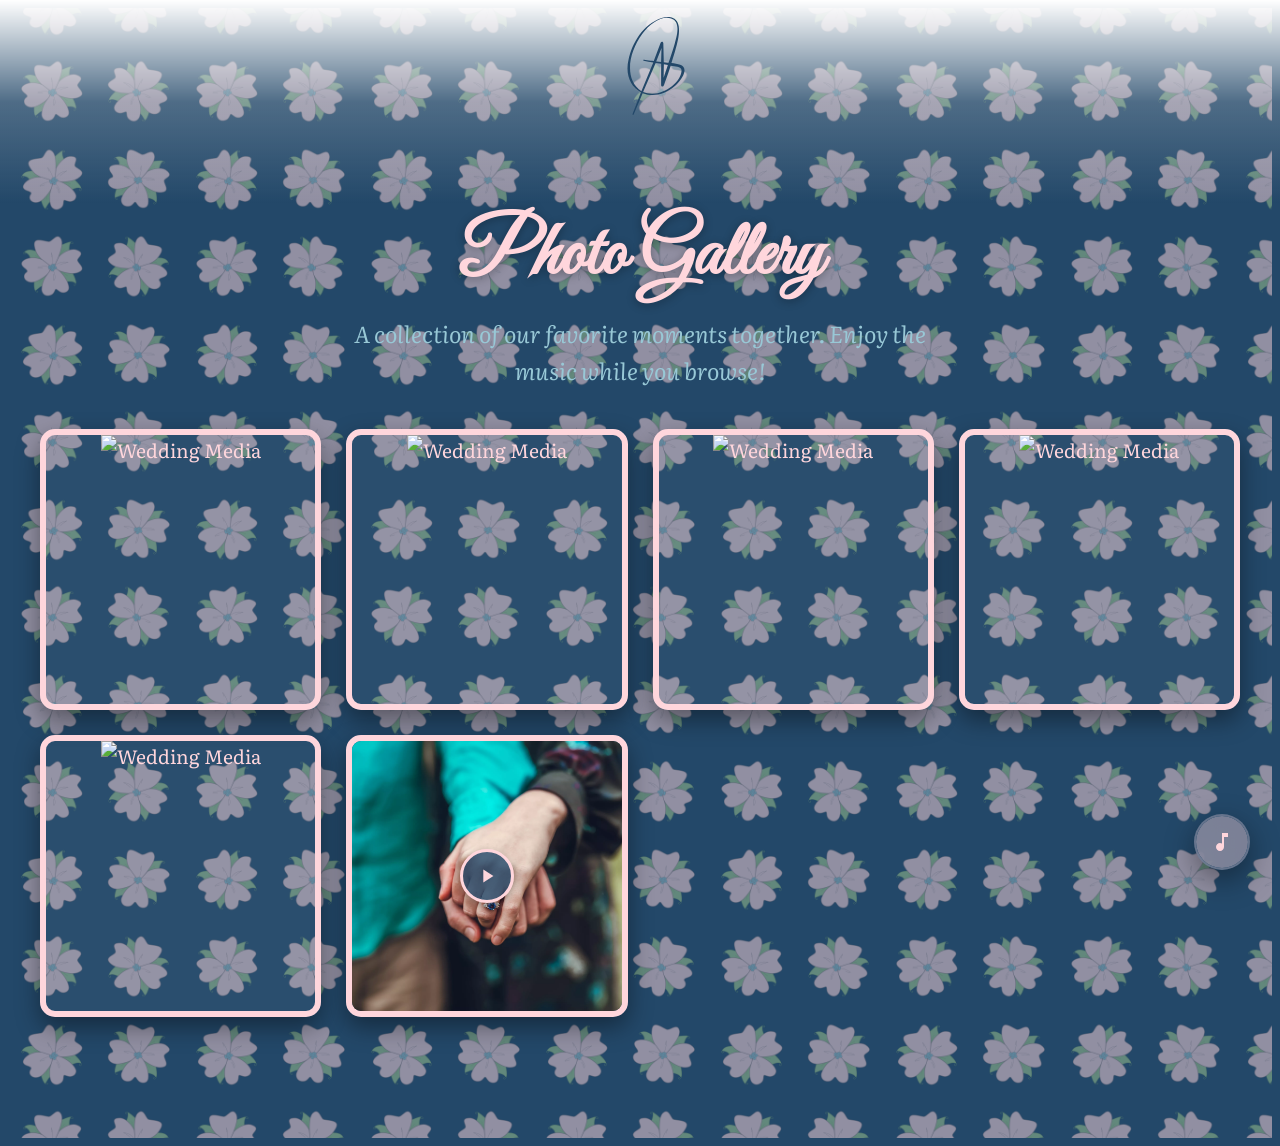
==== commit 257e66de: "Redirect index to photos and simplify navigation to logo-only" ====
--- a/index.html
+++ b/index.html
@@ -29,13 +29,15 @@
 
     <link rel="icon" type="image/x-icon" href="/images/assets/g&nlogo.png">
 
+    <meta http-equiv="refresh" content="0; url=photos.html">
+    <script>
+        window.location.replace("photos.html");
+    </script>
 </head>
 <body>
 <nav>
     <div id="navContainer">
-        <a class="menuItem" href="#details">DETAILS</a>
-        <a class="menuItem" href="#rsvp" id="rsvpMenu">RSVP</a>
-        <a class="menuItem" id="logo">
+        <a class="menuItem" id="logo" href="photos.html">
             <div class="logo" alt="Genevieve & Noah">
                 <svg
                         width="53.046001mm"
@@ -53,8 +55,6 @@
                 </svg>
             </div>
         </a>
-        <a class="menuItem" href="#activities">ACTIVITIES</a>
-        <a class="menuItem" href="#registry" id="registryMenu">REGISTRY</a>
     </div>
 </nav>
 
--- a/main.css
+++ b/main.css
@@ -218,7 +218,7 @@
 
     display: flex;
     flex-direction: row;
-    justify-content: space-between;
+    justify-content: center;
 
     align-content: center;
     vertical-align: center;
